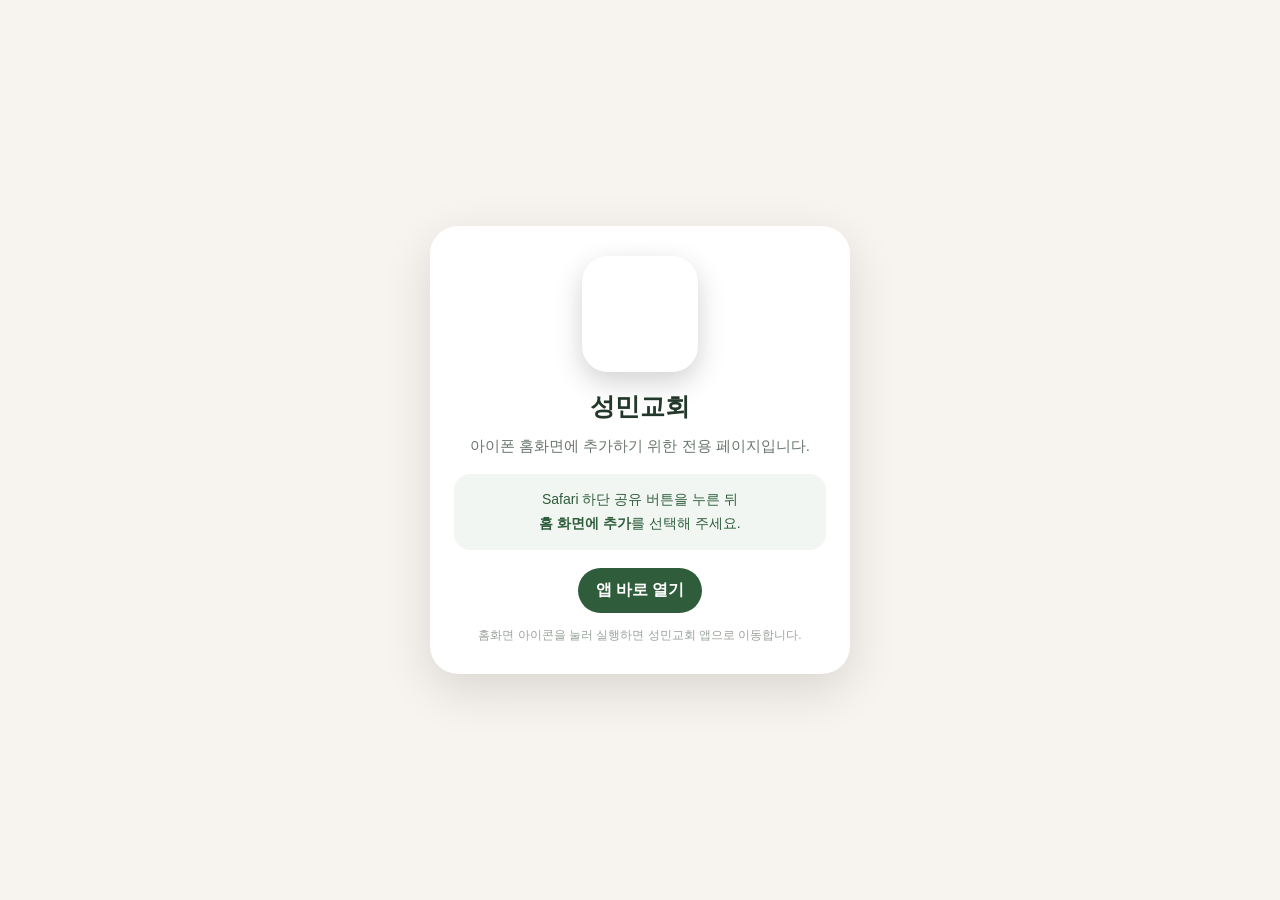
==== install.html @ 573cf014 "add simple iOS install page" ====
<!DOCTYPE html>
<html lang="ko">
<head>
  <meta charset="UTF-8" />
  <meta name="viewport" content="width=device-width, initial-scale=1.0" />
  <title>성민교회</title>
  <meta name="description" content="성민교회 예배 일정 앱" />
  <meta name="apple-mobile-web-app-capable" content="yes" />
  <meta name="apple-mobile-web-app-title" content="성민교회" />
  <meta name="apple-mobile-web-app-status-bar-style" content="default" />
  <meta name="theme-color" content="#2f5d3b" />
  <link rel="apple-touch-icon" sizes="180x180" href="./apple-touch-icon.png" />
  <link rel="apple-touch-icon-precomposed" sizes="180x180" href="./apple-touch-icon.png" />
  <link rel="icon" type="image/png" href="./apple-touch-icon.png" />
  <style>
    *{box-sizing:border-box}body{margin:0;min-height:100vh;display:flex;align-items:center;justify-content:center;background:#f7f3ee;font-family:-apple-system,BlinkMacSystemFont,'Noto Sans KR',sans-serif;color:#21382a}.card{width:min(88vw,420px);background:white;border-radius:28px;padding:30px 24px;text-align:center;box-shadow:0 16px 50px rgba(0,0,0,.12)}.icon{width:116px;height:116px;border-radius:26px;margin:0 auto 18px;display:block;box-shadow:0 10px 28px rgba(0,0,0,.18)}h1{font-size:25px;margin:0 0 10px;font-weight:800}p{font-size:15px;line-height:1.7;color:#69766d;margin:0 0 16px}.hint{background:#f1f6f2;border-radius:16px;padding:14px 16px;font-size:14px;line-height:1.7;color:#2f5d3b}.open{display:inline-block;margin-top:18px;padding:12px 18px;border-radius:999px;background:#2f5d3b;color:#fff;text-decoration:none;font-weight:700}.small{font-size:12px;color:#9aa39c;margin-top:14px}
  </style>
</head>
<body>
  <main class="card">
    <img class="icon" src="./apple-touch-icon.png" alt="성민교회 아이콘" />
    <h1>성민교회</h1>
    <p>아이폰 홈화면에 추가하기 위한 전용 페이지입니다.</p>
    <div class="hint">Safari 하단 공유 버튼을 누른 뒤<br><strong>홈 화면에 추가</strong>를 선택해 주세요.</div>
    <a class="open" href="./">앱 바로 열기</a>
    <div class="small">홈화면 아이콘을 눌러 실행하면 성민교회 앱으로 이동합니다.</div>
  </main>
  <script>
    if (window.navigator.standalone) {
      window.location.replace('./');
    }
  </script>
</body>
</html>
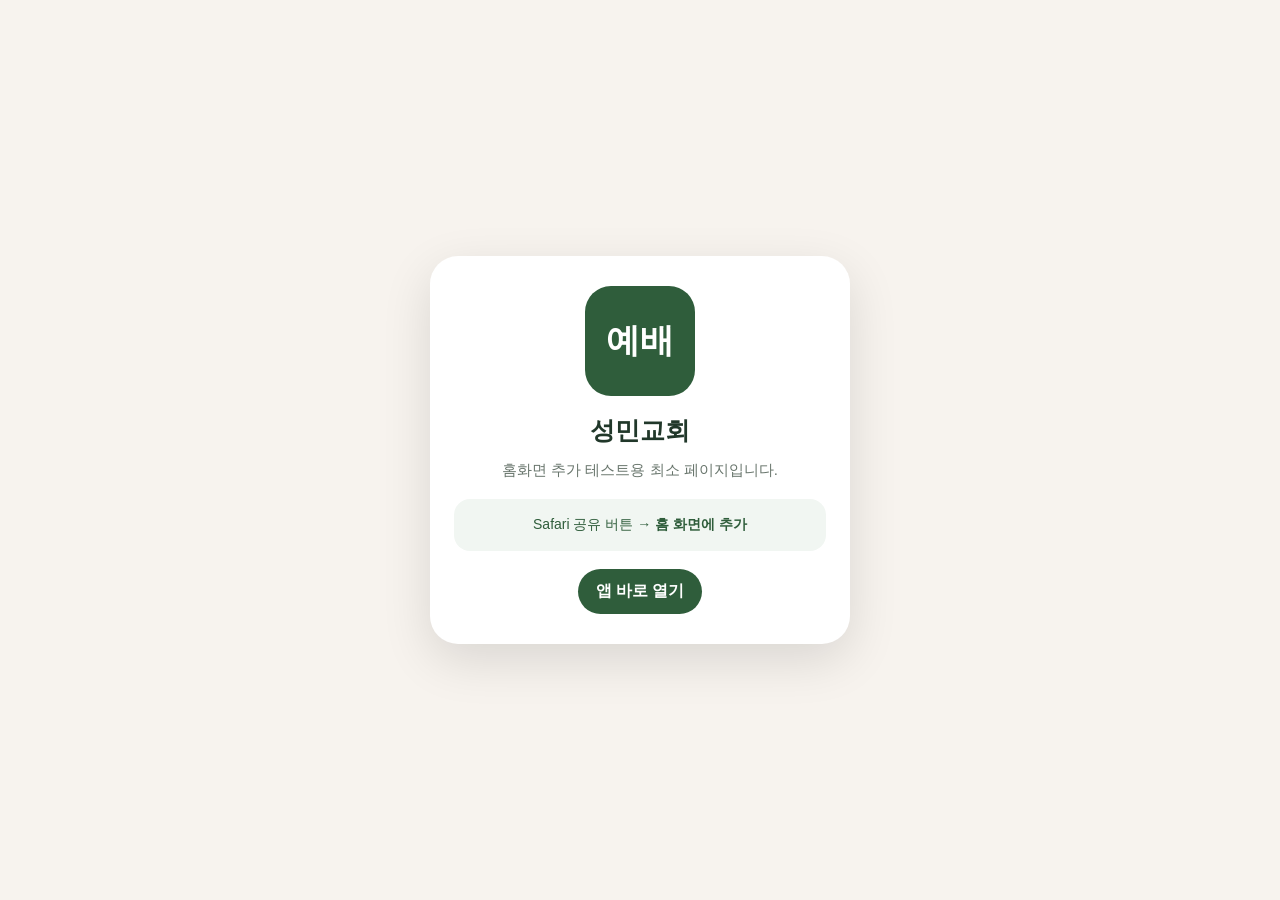
==== commit 28a42655: "make install page minimal for iOS" ====
--- a/install.html
+++ b/install.html
@@ -4,31 +4,24 @@
   <meta charset="UTF-8" />
   <meta name="viewport" content="width=device-width, initial-scale=1.0" />
   <title>성민교회</title>
-  <meta name="description" content="성민교회 예배 일정 앱" />
-  <meta name="apple-mobile-web-app-capable" content="yes" />
-  <meta name="apple-mobile-web-app-title" content="성민교회" />
-  <meta name="apple-mobile-web-app-status-bar-style" content="default" />
-  <meta name="theme-color" content="#2f5d3b" />
-  <link rel="apple-touch-icon" sizes="180x180" href="./apple-touch-icon.png" />
-  <link rel="apple-touch-icon-precomposed" sizes="180x180" href="./apple-touch-icon.png" />
-  <link rel="icon" type="image/png" href="./apple-touch-icon.png" />
   <style>
-    *{box-sizing:border-box}body{margin:0;min-height:100vh;display:flex;align-items:center;justify-content:center;background:#f7f3ee;font-family:-apple-system,BlinkMacSystemFont,'Noto Sans KR',sans-serif;color:#21382a}.card{width:min(88vw,420px);background:white;border-radius:28px;padding:30px 24px;text-align:center;box-shadow:0 16px 50px rgba(0,0,0,.12)}.icon{width:116px;height:116px;border-radius:26px;margin:0 auto 18px;display:block;box-shadow:0 10px 28px rgba(0,0,0,.18)}h1{font-size:25px;margin:0 0 10px;font-weight:800}p{font-size:15px;line-height:1.7;color:#69766d;margin:0 0 16px}.hint{background:#f1f6f2;border-radius:16px;padding:14px 16px;font-size:14px;line-height:1.7;color:#2f5d3b}.open{display:inline-block;margin-top:18px;padding:12px 18px;border-radius:999px;background:#2f5d3b;color:#fff;text-decoration:none;font-weight:700}.small{font-size:12px;color:#9aa39c;margin-top:14px}
+    *{box-sizing:border-box}
+    body{margin:0;min-height:100vh;display:flex;align-items:center;justify-content:center;background:#f7f3ee;font-family:-apple-system,BlinkMacSystemFont,sans-serif;color:#21382a}
+    main{width:min(88vw,420px);background:white;border-radius:28px;padding:30px 24px;text-align:center;box-shadow:0 16px 50px rgba(0,0,0,.12)}
+    .mark{width:110px;height:110px;border-radius:26px;background:#2f5d3b;color:white;display:flex;align-items:center;justify-content:center;margin:0 auto 18px;font-size:34px;font-weight:800}
+    h1{font-size:25px;margin:0 0 10px;font-weight:800}
+    p{font-size:15px;line-height:1.7;color:#69766d;margin:0 0 16px}
+    .hint{background:#f1f6f2;border-radius:16px;padding:14px 16px;font-size:14px;line-height:1.7;color:#2f5d3b}
+    a{display:inline-block;margin-top:18px;padding:12px 18px;border-radius:999px;background:#2f5d3b;color:#fff;text-decoration:none;font-weight:700}
   </style>
 </head>
 <body>
-  <main class="card">
-    <img class="icon" src="./apple-touch-icon.png" alt="성민교회 아이콘" />
+  <main>
+    <div class="mark">예배</div>
     <h1>성민교회</h1>
-    <p>아이폰 홈화면에 추가하기 위한 전용 페이지입니다.</p>
-    <div class="hint">Safari 하단 공유 버튼을 누른 뒤<br><strong>홈 화면에 추가</strong>를 선택해 주세요.</div>
-    <a class="open" href="./">앱 바로 열기</a>
-    <div class="small">홈화면 아이콘을 눌러 실행하면 성민교회 앱으로 이동합니다.</div>
+    <p>홈화면 추가 테스트용 최소 페이지입니다.</p>
+    <div class="hint">Safari 공유 버튼 → <strong>홈 화면에 추가</strong></div>
+    <a href="./">앱 바로 열기</a>
   </main>
-  <script>
-    if (window.navigator.standalone) {
-      window.location.replace('./');
-    }
-  </script>
 </body>
 </html>
